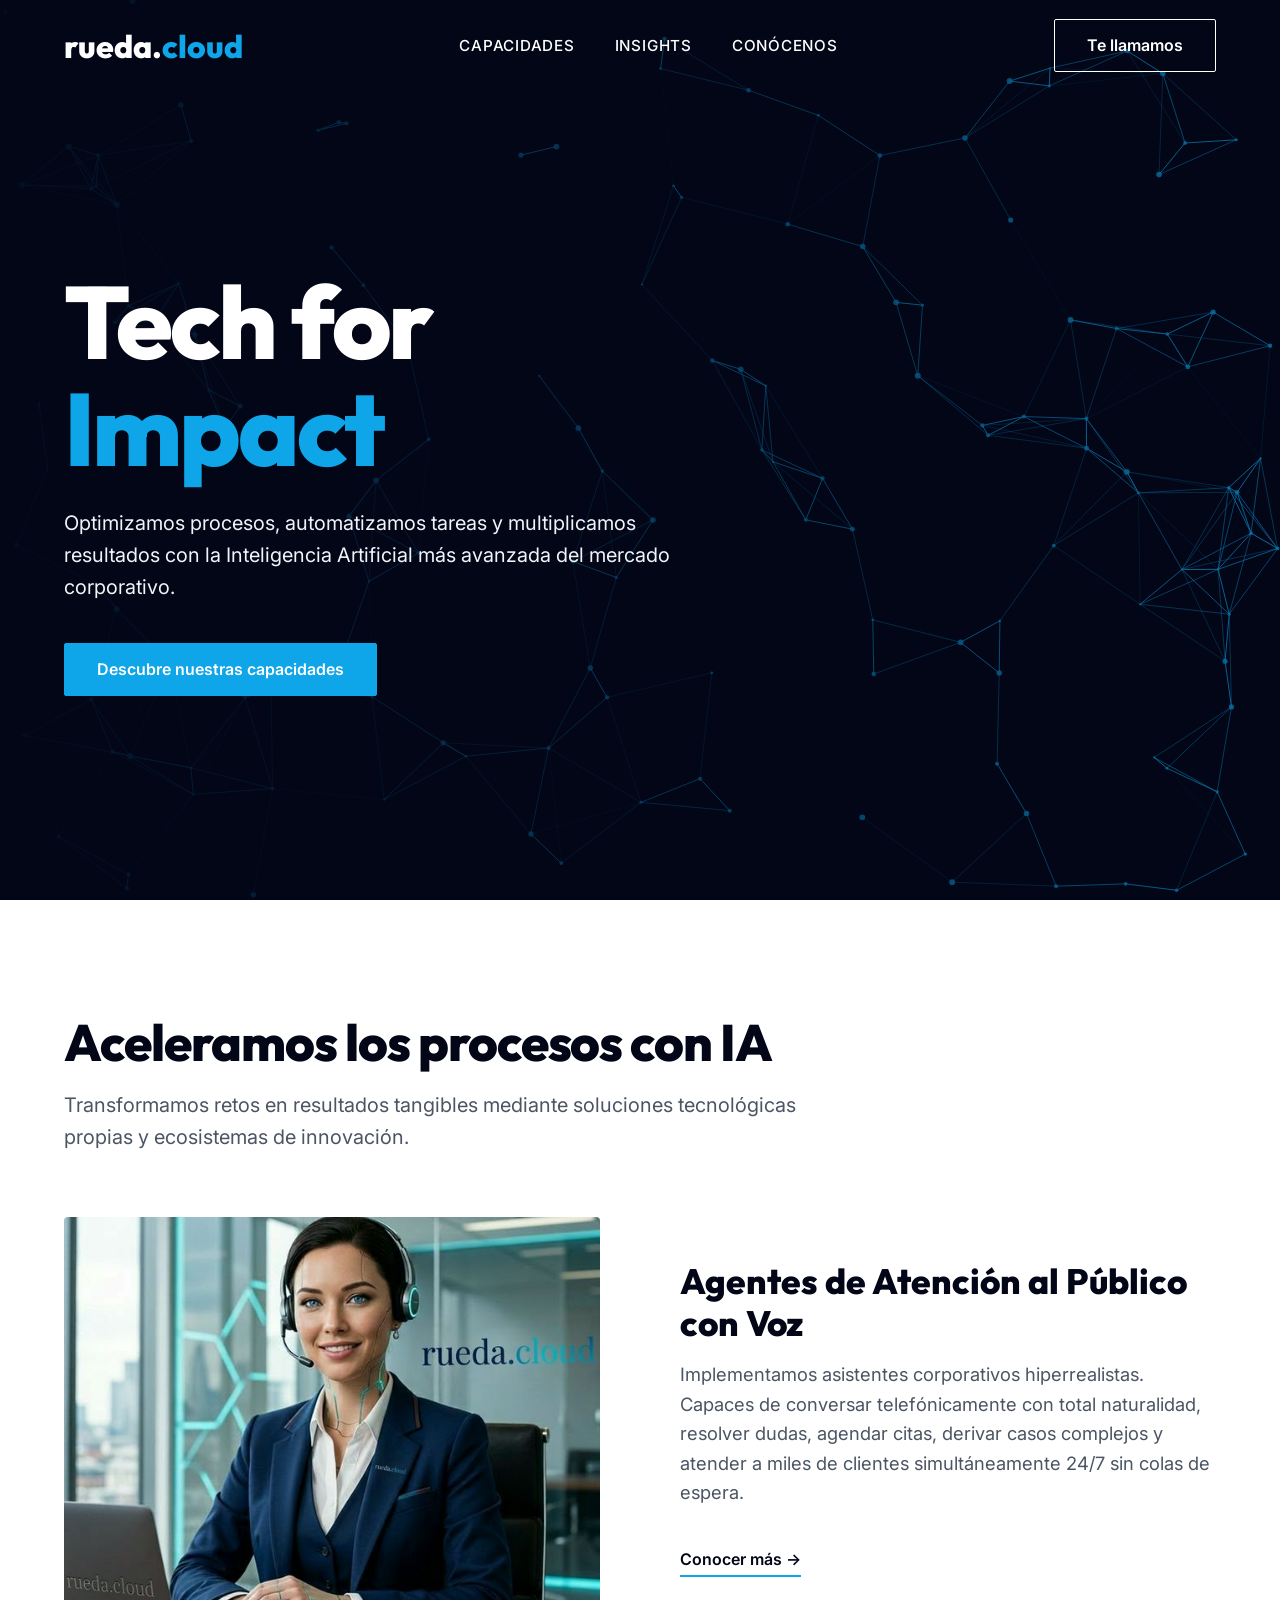
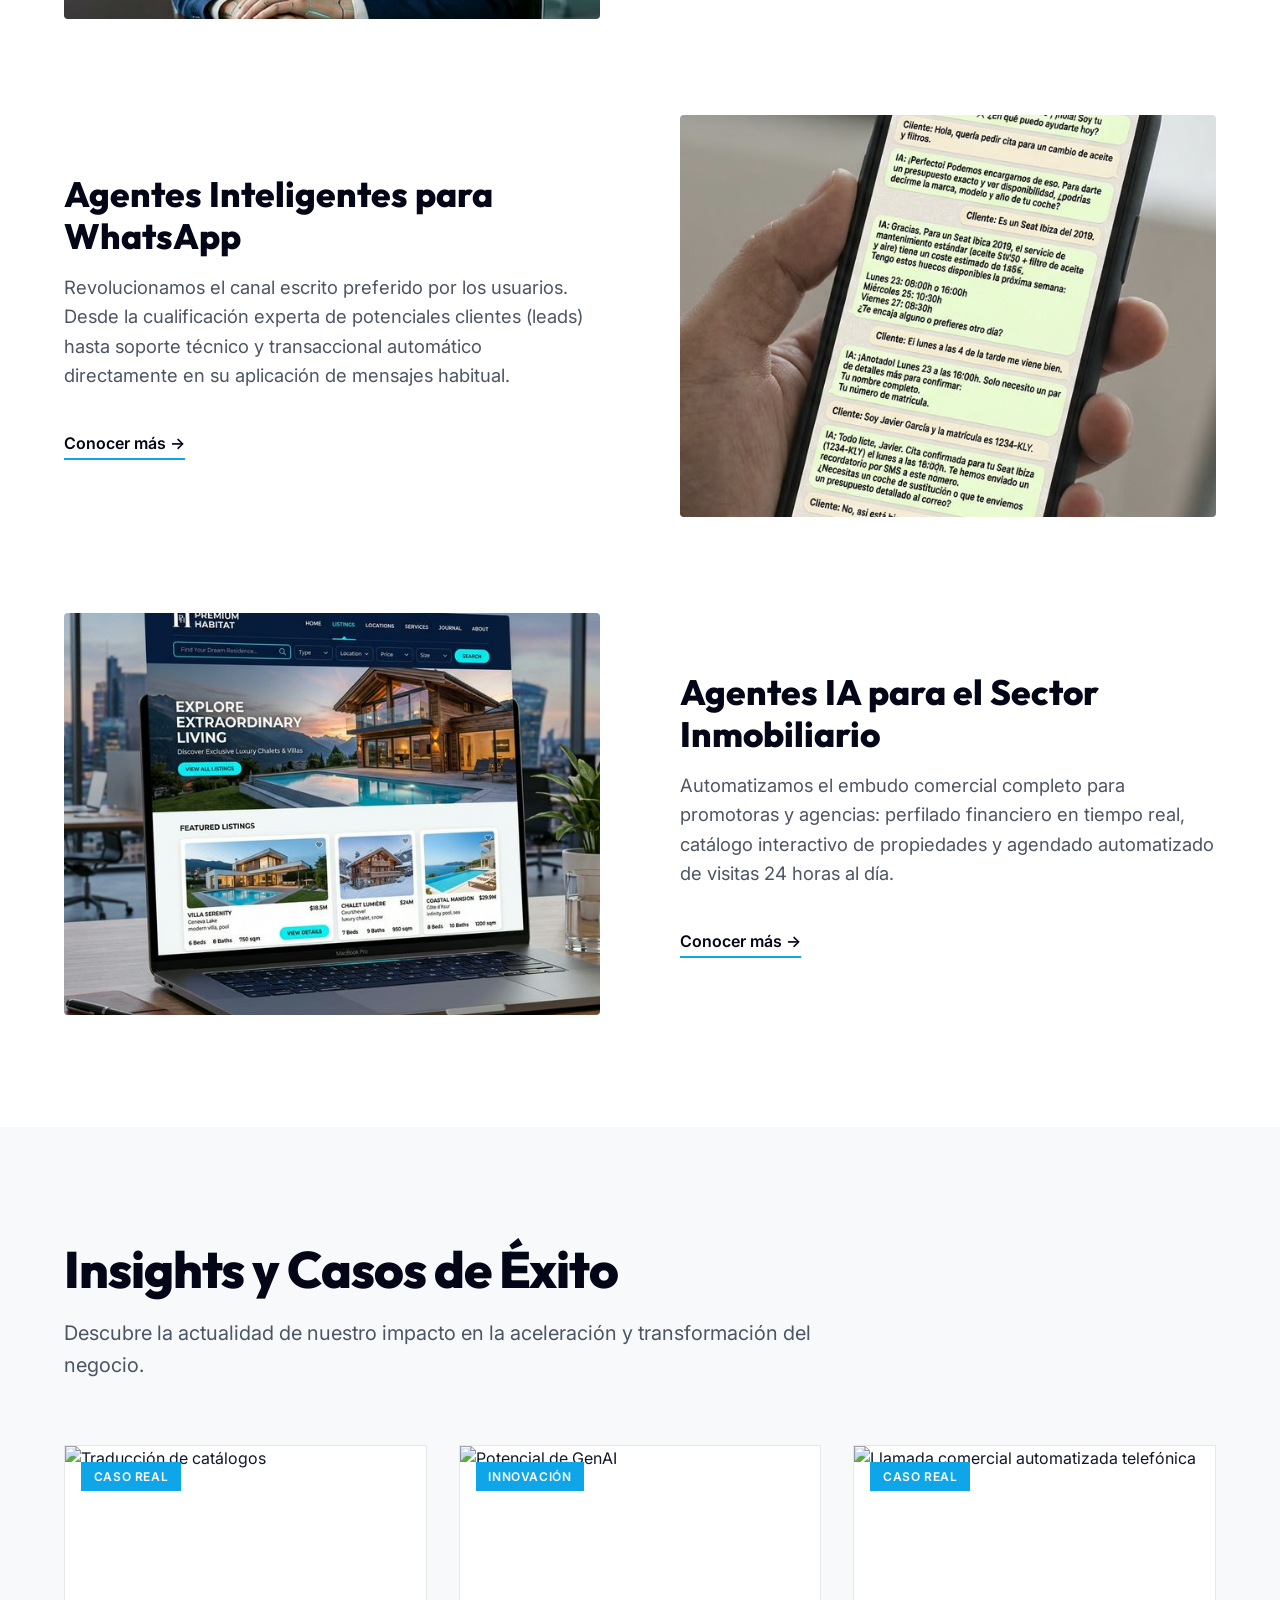
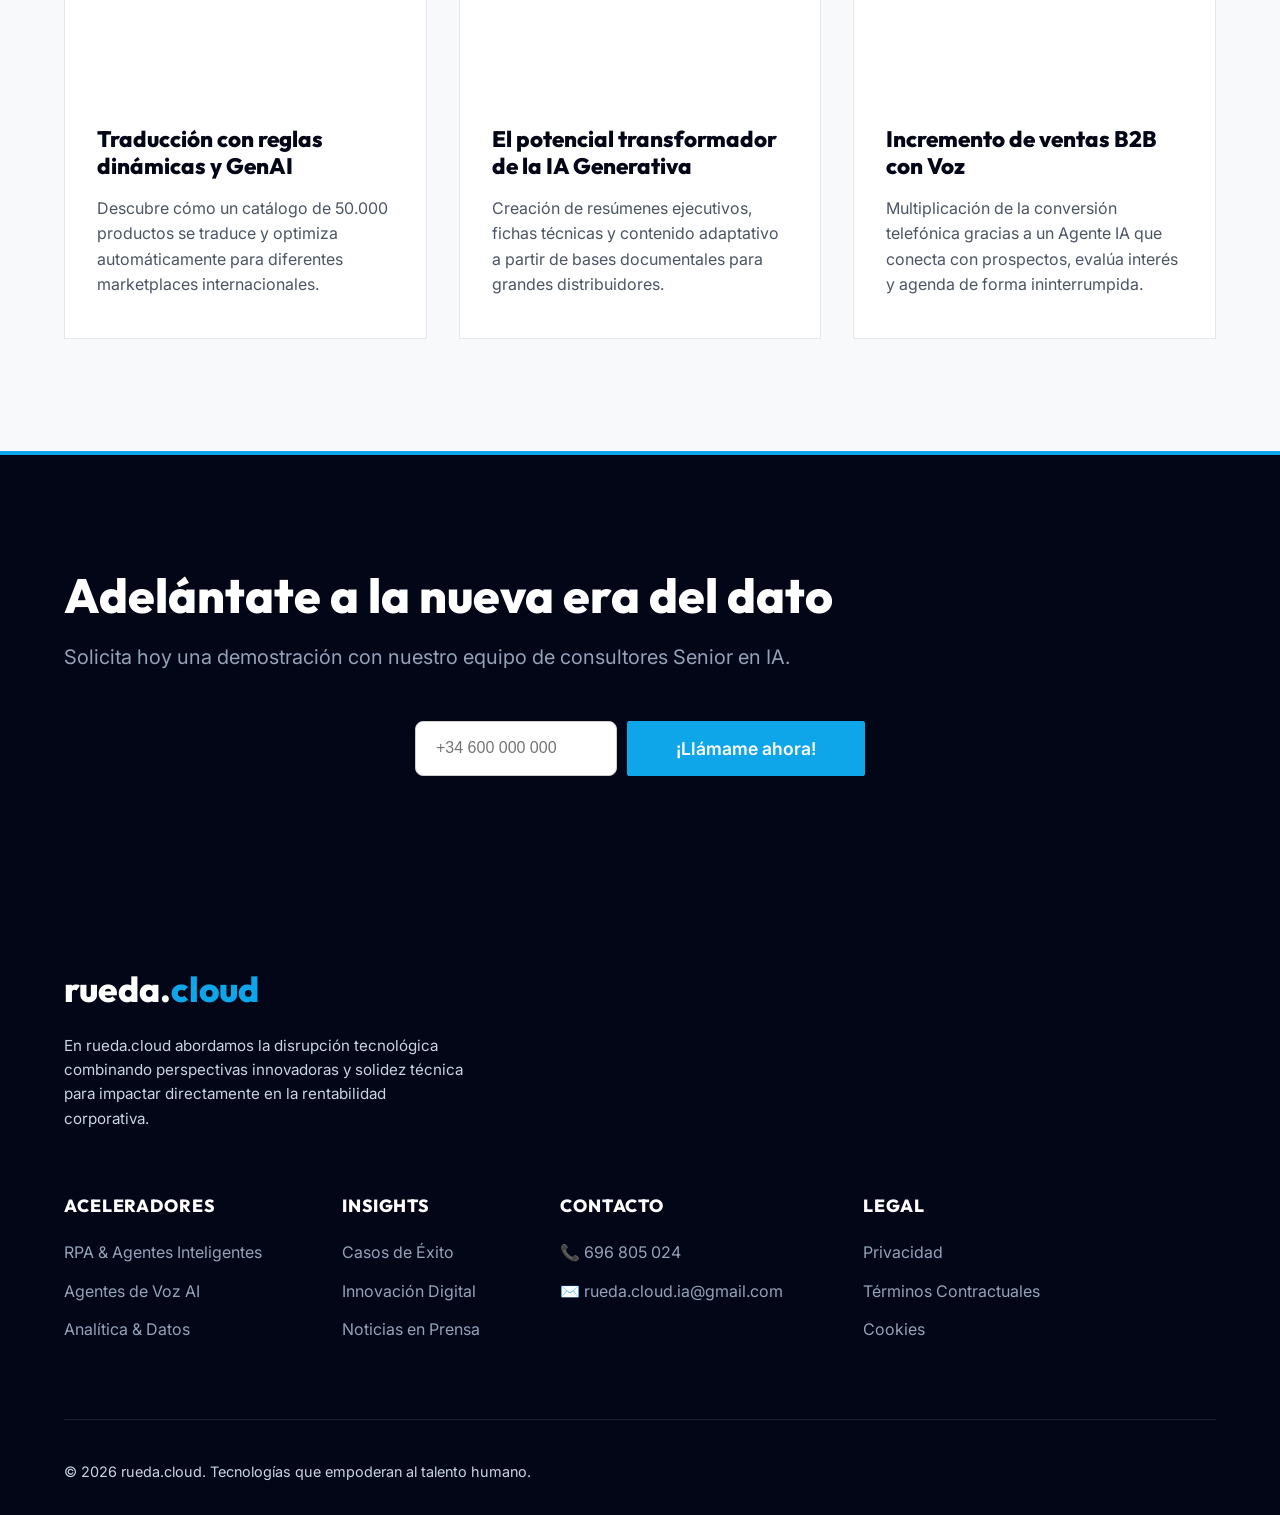
==== index.html @ 2129c1b2 "feat: initial commit with updated footer" ====
<!DOCTYPE html>
<html lang="es">

<head>
    <meta charset="UTF-8">
    <meta name="viewport" content="width=device-width, initial-scale=1.0">
    <title>rueda.cloud | Transformación Digital e Inteligencia Artificial</title>
    <meta name="description"
        content="rueda.cloud - Consultora especializada en Inteligencia Artificial y Automatizaciones para transformar tu negocio.">
    <!-- Google Fonts -->
    <link rel="preconnect" href="https://fonts.googleapis.com">
    <link rel="preconnect" href="https://fonts.gstatic.com" crossorigin>
    <link
        href="https://fonts.googleapis.com/css2?family=Inter:wght@300;400;500;600&family=Outfit:wght@300;400;600;800&display=swap"
        rel="stylesheet">
    <link rel="stylesheet" href="./style.css">

    <link rel="stylesheet" href="./style.css">

    <script src="./main.js" defer></script>
</head>

<body>
    <nav class="navbar">
        <a href="#" class="logo">rueda.<span>cloud</span></a>
        <ul class="nav-links">
            <li><a href="#capacidades">Capacidades</a></li>
            <li><a href="#insights">Insights</a></li>
            <li><a href="#nosotros">Conócenos</a></li>
        </ul>
        <a href="#contacto" class="btn btn-outline" style="display: flex; align-items: center; gap: 8px;">
            Te llamamos
        </a>
        <button class="mobile-menu-btn" aria-label="Menu">
            <span></span>
            <span></span>
            <span></span>
        </button>
    </nav>

    <main>
        <!-- Hero Section -->
        <section class="hero corporate-hero">
            <div class="hero-bg">
                <canvas id="neuronCanvas"></canvas>
                <div class="hero-overlay"></div>
            </div>
            <div class="hero-content reveal-up">
                <h1 class="hero-title">Tech for <br> <span class="accent-text">Impact</span></h1>
                <p class="hero-subtitle">Optimizamos procesos, automatizamos tareas y multiplicamos resultados con la
                    Inteligencia Artificial más avanzada del mercado corporativo.</p>
                <div class="hero-cta">
                    <a href="#capacidades" class="btn btn-primary">Descubre nuestras capacidades</a>
                </div>
            </div>
        </section>

        <!-- Services (Aceleramos los procesos) -->
        <section id="capacidades" class="services-corporate section-padded">
            <div class="container">
                <div class="section-header reveal-up">
                    <h2 class="section-title-dark">Aceleramos los procesos con IA</h2>
                    <p class="section-intro">Transformamos retos en resultados tangibles mediante soluciones
                        tecnológicas propias y ecosistemas de innovación.</p>
                </div>

                <div class="capabilities-list">
                    <!-- Capability 1 -->
                    <div class="capability-row reveal-up">
                        <div class="cap-image hover-zoom">
                            <img src="./robotic_voice_agent.png"
                                alt="Mujer robot con auriculares IA en oficinas corporativas">
                        </div>
                        <div class="cap-text">
                            <h3>Agentes de Atención al Público con Voz</h3>
                            <p>Implementamos asistentes corporativos hiperrealistas. Capaces de conversar
                                telefónicamente con total naturalidad, resolver dudas, agendar citas, derivar casos
                                complejos y atender a miles de clientes simultáneamente 24/7 sin colas de espera.</p>
                            <a href="#contacto" class="text-link">Conocer más &rarr;</a>
                        </div>
                    </div>

                    <!-- Capability 2 -->
                    <div class="capability-row reverse reveal-up">
                        <div class="cap-image hover-zoom">
                            <img src="./movil_voice_agent%20copia.png" alt="Móvil con asistente WhatsApp">
                        </div>
                        <div class="cap-text">
                            <h3>Agentes Inteligentes para WhatsApp</h3>
                            <p>Revolucionamos el canal escrito preferido por los usuarios. Desde la cualificación
                                experta de potenciales clientes (leads) hasta soporte técnico y transaccional automático
                                directamente en su aplicación de mensajes habitual.</p>
                            <a href="#contacto" class="text-link">Conocer más &rarr;</a>
                        </div>
                    </div>

                    <!-- Capability 3 -->
                    <div class="capability-row reveal-up">
                        <div class="cap-image hover-zoom">
                            <img src="./real_estate_portal.png"
                                alt="Mockup de portal inmobiliario premium con chalets de lujo">
                        </div>
                        <div class="cap-text">
                            <h3>Agentes IA para el Sector Inmobiliario</h3>
                            <p>Automatizamos el embudo comercial completo para promotoras y agencias: perfilado
                                financiero en tiempo real, catálogo interactivo de propiedades y agendado automatizado
                                de visitas 24 horas al día.</p>
                            <a href="#contacto" class="text-link">Conocer más &rarr;</a>
                        </div>
                    </div>
                </div>
            </div>
        </section>

        <!-- Insights / Casos -->
        <section id="insights" class="insights-section bg-light-grey section-padded">
            <div class="container">
                <div class="section-header reveal-up">
                    <h2 class="section-title-dark">Insights y Casos de Éxito</h2>
                    <p class="section-intro">Descubre la actualidad de nuestro impacto en la aceleración y
                        transformación del negocio.</p>
                </div>

                <div class="insights-grid">
                    <article class="insight-card reveal-up hover-zoom">
                        <div class="insight-img-wrapper">
                            <img src="https://images.unsplash.com/photo-1573164713988-8665fc963095?auto=format&fit=crop&q=80&w=600"
                                alt="Traducción de catálogos">
                            <div class="category-tag">CASO REAL</div>
                        </div>
                        <div class="insight-content">
                            <h3>Traducción con reglas dinámicas y GenAI</h3>
                            <p>Descubre cómo un catálogo de 50.000 productos se traduce y optimiza automáticamente para
                                diferentes marketplaces internacionales.</p>
                        </div>
                    </article>

                    <article class="insight-card reveal-up hover-zoom">
                        <div class="insight-img-wrapper">
                            <img src="https://images.unsplash.com/photo-1460925895917-afdab827c52f?auto=format&fit=crop&q=80&w=600"
                                alt="Potencial de GenAI">
                            <div class="category-tag">INNOVACIÓN</div>
                        </div>
                        <div class="insight-content">
                            <h3>El potencial transformador de la IA Generativa</h3>
                            <p>Creación de resúmenes ejecutivos, fichas técnicas y contenido adaptativo a partir de
                                bases documentales para grandes distribuidores.</p>
                        </div>
                    </article>

                    <article class="insight-card reveal-up hover-zoom">
                        <div class="insight-img-wrapper">
                            <img src="https://images.unsplash.com/photo-1531482615713-2afd69097998?auto=format&fit=crop&q=80&w=600"
                                alt="Llamada comercial automatizada telefónica">
                            <div class="category-tag">CASO REAL</div>
                        </div>
                        <div class="insight-content">
                            <h3>Incremento de ventas B2B con Voz</h3>
                            <p>Multiplicación de la conversión telefónica gracias a un Agente IA que conecta con
                                prospectos, evalúa interés y agenda de forma ininterrumpida.</p>
                        </div>
                    </article>
                </div>
            </div>
        </section>

        <!-- CTA Corporativo -->
        <section id="contacto" class="cta-corporate section-padded">
            <div class="container text-center reveal-up">
                <h2 class="cta-title">Adelántate a la nueva era del dato</h2>
                <p class="cta-subtitle">Solicita hoy una demostración con nuestro equipo de consultores Senior en IA.
                </p>
                <div class="call-form-container"
                    style="display: flex; flex-direction: column; align-items: center; gap: 10px; margin-top: 20px;">
                    <div
                        style="display: flex; gap: 10px; width: 100%; max-width: 450px; flex-wrap: wrap; justify-content: center;">
                        <input type="tel" id="telefono" placeholder="+34 600 000 000" class="form-control"
                            style="flex: 1; min-width: 200px; padding: 12px 20px; border-radius: 8px; border: 1px solid #ccc; font-size: 1rem; color: #333;" />
                        <button onclick="pedirLlamada()" class="btn btn-primary btn-large"
                            style="white-space: nowrap;">¡Llámame ahora!</button>
                    </div>
                </div>
            </div>
        </section>
    </main>

    <footer class="corporate-footer" id="nosotros">
        <div class="container">
            <div class="footer-top">
                <div class="footer-brand">
                    <a href="#" class="logo-white">rueda.<span>cloud</span></a>
                    <p>En rueda.cloud abordamos la disrupción tecnológica combinando perspectivas innovadoras y solidez
                        técnica para impactar directamente en la rentabilidad corporativa.</p>
                </div>
                <div class="footer-nav">
                    <div class="footer-col">
                        <h4>Aceleradores</h4>
                        <a href="#capacidades">RPA & Agentes Inteligentes</a>
                        <a href="#capacidades">Agentes de Voz AI</a>
                        <a href="#capacidades">Analítica & Datos</a>
                    </div>
                    <div class="footer-col">
                        <h4>Insights</h4>
                        <a href="#insights">Casos de Éxito</a>
                        <a href="#insights">Innovación Digital</a>
                        <a href="#insights">Noticias en Prensa</a>
                    </div>
                    <div class="footer-col">
                        <h4>Contacto</h4>
                        <a href="tel:696805024" style="text-transform: none;">📞 696 805 024</a>
                        <a href="mailto:rueda.cloud.ia@gmail.com" style="text-transform: none;">✉️ rueda.cloud.ia@gmail.com</a>
                    </div>
                    <div class="footer-col">
                        <h4>Legal</h4>
                        <a href="#contacto">Privacidad</a>
                        <a href="#contacto">Términos Contractuales</a>
                        <a href="#contacto">Cookies</a>
                    </div>
                </div>
            </div>
            <div class="footer-bottom">
                <p>&copy; 2026 rueda.cloud. Tecnologías que empoderan al talento humano.</p>
            </div>
        </div>
    </footer>
</body>

</html>
---- style.css ----
:root {
  --bg-white: #ffffff;
  --bg-light: #f8f9fa;
  --bg-dark: #0f172a;
  --text-dark: #111827;
  --text-muted: #4b5563;
  --text-light: #f3f4f6;
  --accent-color: #0ea5e9;
  /* Light cyan/blue accent for tech vibe */
  --corporate-blue: #020617;
  /* Very profound professional blue/black */
  --transition-fast: 0.3s ease;
  --transition-slow: 0.8s cubic-bezier(0.16, 1, 0.3, 1);
  --font-body: 'Inter', sans-serif;
  --font-heading: 'Outfit', sans-serif;
}

* {
  margin: 0;
  padding: 0;
  box-sizing: border-box;
}

html {
  scroll-behavior: smooth;
}

body {
  font-family: var(--font-body);
  color: var(--text-dark);
  background-color: var(--bg-white);
  line-height: 1.6;
  overflow-x: hidden;
}

.container {
  max-width: 1280px;
  margin: 0 auto;
  padding: 0 5%;
}

.section-padded {
  padding: 7rem 0;
}

/* Typography */
h1,
h2,
h3,
h4,
.logo,
.logo-white {
  font-family: var(--font-heading);
  font-weight: 800;
  line-height: 1.2;
}

.section-title-dark {
  font-size: clamp(2.2rem, 4vw, 3.5rem);
  color: var(--corporate-blue);
  margin-bottom: 1rem;
  letter-spacing: -0.02em;
}

.section-intro {
  font-size: 1.25rem;
  color: var(--text-muted);
  max-width: 800px;
  margin-bottom: 4rem;
}

.text-link {
  display: inline-block;
  color: var(--corporate-blue);
  font-weight: 600;
  text-decoration: none;
  border-bottom: 2px solid var(--accent-color);
  padding-bottom: 2px;
  margin-top: 1rem;
  transition: var(--transition-fast);
}

.text-link:hover {
  color: var(--accent-color);
}

/* Buttons */
.btn {
  display: inline-block;
  padding: 0.8rem 2rem;
  font-weight: 600;
  text-decoration: none;
  font-family: var(--font-body);
  transition: var(--transition-fast);
  cursor: pointer;
  border-radius: 2px;
}

.btn-primary {
  background: var(--accent-color);
  color: #fff;
  border: 1px solid var(--accent-color);
}

.btn-primary:hover {
  background: transparent;
  color: var(--accent-color);
}

.btn-outline {
  background: transparent;
  color: var(--corporate-blue);
  border: 1px solid var(--corporate-blue);
}

.btn-outline:hover {
  background: var(--corporate-blue);
  color: #fff;
}

.btn-large {
  padding: 1rem 3rem;
  font-size: 1.1rem;
}

/* Navbar */
.navbar {
  display: flex;
  justify-content: space-between;
  align-items: center;
  padding: 1.2rem 5%;
  position: fixed;
  width: 100%;
  top: 0;
  z-index: 1000;
  background: transparent;
  transition: var(--transition-fast);
}

.navbar.scrolled {
  background: rgba(255, 255, 255, 0.98);
  box-shadow: 0 4px 20px rgba(0, 0, 0, 0.05);
  padding: 1rem 5%;
}

.navbar .logo {
  font-size: 2rem;
  color: #ffffff;
  /* Default is white for hero overlay */
  text-decoration: none;
  transition: color var(--transition-fast);
}

.navbar.scrolled .logo {
  color: var(--corporate-blue);
}

.navbar .logo span,
.logo-white span {
  color: var(--accent-color);
}

.nav-links {
  display: flex;
  gap: 2.5rem;
  list-style: none;
}

.nav-links a {
  color: #ffffff;
  text-decoration: none;
  font-weight: 500;
  font-size: 0.95rem;
  text-transform: uppercase;
  letter-spacing: 0.05em;
  transition: color var(--transition-fast);
}

.navbar.scrolled .nav-links a {
  color: var(--corporate-blue);
}

.nav-links a:hover {
  color: var(--accent-color);
}

.navbar .btn-outline {
  border-color: #fff;
  color: #fff;
}

.navbar.scrolled .btn-outline {
  border-color: var(--corporate-blue);
  color: var(--corporate-blue);
}

.navbar.scrolled .btn-outline:hover {
  background: var(--corporate-blue);
  color: #fff;
}

.mobile-menu-btn {
  display: none;
}

/* Hero Corporate */
.corporate-hero {
  position: relative;
  height: 100vh;
  display: flex;
  align-items: center;
  padding: 0 5%;
  overflow: hidden;
}

.hero-bg {
  position: absolute;
  top: 0;
  left: 0;
  width: 100%;
  height: 100%;
  z-index: -1;
  background: var(--corporate-blue);
}

#neuronCanvas {
  position: absolute;
  top: 0;
  left: 0;
  width: 100%;
  height: 100%;
}

.hero-overlay {
  position: absolute;
  top: 0;
  left: 0;
  width: 100%;
  height: 100%;
  background: linear-gradient(to right, rgba(2, 6, 23, 0.95) 0%, rgba(2, 6, 23, 0.3) 100%);
  pointer-events: none;
}

.hero-content {
  color: #fff;
  max-width: 800px;
  z-index: 10;
  margin-top: 4rem;
}

.hero-title {
  font-size: clamp(4rem, 8vw, 6.5rem);
  letter-spacing: -0.03em;
  line-height: 1.05;
  margin-bottom: 1.5rem;
}

.accent-text {
  color: var(--accent-color);
}

.hero-subtitle {
  font-size: 1.25rem;
  font-weight: 400;
  margin-bottom: 2.5rem;
  max-width: 650px;
  color: #f1f5f9;
}

/* Services / Capabilities */
.bg-light-grey {
  background-color: var(--bg-light);
}

.capabilities-list {
  display: flex;
  flex-direction: column;
  gap: 6rem;
}

.capability-row {
  display: flex;
  align-items: center;
  gap: 5rem;
}

.capability-row.reverse {
  flex-direction: row-reverse;
}

.cap-image {
  flex: 1;
  border-radius: 4px;
  overflow: hidden;
  position: relative;
  aspect-ratio: 4/3;
}

.cap-image img {
  width: 100%;
  height: 100%;
  object-fit: cover;
  transition: transform var(--transition-slow);
}

.cap-text {
  flex: 1;
}

.cap-text h3 {
  font-size: 2.2rem;
  color: var(--corporate-blue);
  margin-bottom: 1rem;
}

.cap-text p {
  color: var(--text-muted);
  font-size: 1.15rem;
  margin-bottom: 1.5rem;
}

.hover-zoom:hover img {
  transform: scale(1.05);
}

/* Insights / Cases */
.insights-grid {
  display: grid;
  grid-template-columns: repeat(auto-fit, minmax(320px, 1fr));
  gap: 2rem;
}

.insight-card {
  background: var(--bg-white);
  border: 1px solid #e5e7eb;
  transition: var(--transition-fast);
  cursor: pointer;
  display: flex;
  flex-direction: column;
}

.insight-card:hover {
  box-shadow: 0 20px 40px rgba(0, 0, 0, 0.08);
  transform: translateY(-5px);
}

.insight-img-wrapper {
  position: relative;
  overflow: hidden;
  height: 240px;
}

.insight-img {
  width: 100%;
  height: 100%;
  object-fit: cover;
  transition: transform var(--transition-slow);
}

.insight-card:hover .insight-img {
  transform: scale(1.05);
}

.category-tag {
  position: absolute;
  top: 1rem;
  left: 1rem;
  background: var(--accent-color);
  color: #fff;
  padding: 0.3rem 0.8rem;
  font-size: 0.75rem;
  font-weight: 600;
  letter-spacing: 0.05em;
  text-transform: uppercase;
}

.insight-content {
  padding: 2.5rem 2rem;
  flex-grow: 1;
}

.insight-content h3 {
  font-size: 1.4rem;
  margin-bottom: 1rem;
  color: var(--corporate-blue);
}

.insight-content p {
  color: var(--text-muted);
}

/* CTA Corporativo */
.cta-corporate {
  background: var(--corporate-blue);
  color: #fff;
  border-top: 4px solid var(--accent-color);
}

.cta-title {
  font-size: 3rem;
  color: #fff;
  margin-bottom: 1rem;
}

.cta-subtitle {
  color: #94a3b8;
  font-size: 1.25rem;
  margin-bottom: 3rem;
}

/* Footer */
.corporate-footer {
  background: #020617;
  /* Even darker blue for footer */
  color: #cbd5e1;
  padding: 5rem 0 2rem;
}

.logo-white {
  font-size: 2.2rem;
  color: #fff;
  text-decoration: none;
}

.footer-top {
  display: flex;
  justify-content: space-between;
  flex-wrap: wrap;
  gap: 4rem;
  margin-bottom: 4rem;
}

.footer-brand {
  max-width: 400px;
}

.footer-brand p {
  margin-top: 1.5rem;
  font-size: 0.95rem;
}

.footer-nav {
  display: flex;
  gap: 5rem;
  flex-wrap: wrap;
}

.footer-col h4 {
  color: #fff;
  font-size: 1.1rem;
  margin-bottom: 1.5rem;
  text-transform: uppercase;
  letter-spacing: 0.05em;
}

.footer-col a {
  display: block;
  color: #94a3b8;
  text-decoration: none;
  margin-bottom: 0.8rem;
  transition: color var(--transition-fast);
}

.footer-col a:hover {
  color: var(--accent-color);
}

.footer-bottom {
  border-top: 1px solid rgba(255, 255, 255, 0.1);
  padding-top: 2.5rem;
  display: flex;
  justify-content: space-between;
  align-items: center;
  flex-wrap: wrap;
  gap: 1rem;
  font-size: 0.9rem;
}

/* Reveal Animations */
.reveal-up {
  opacity: 0;
  transform: translateY(40px);
  transition: all 0.8s cubic-bezier(0.16, 1, 0.3, 1);
}

.reveal-up.active {
  opacity: 1;
  transform: translateY(0);
}

/* Responsive */
@media (max-width: 900px) {

  .capability-row,
  .capability-row.reverse {
    flex-direction: column;
    gap: 2rem;
  }

  .cap-image {
    width: 100%;
    aspect-ratio: 16/9;
  }

  .section-title-dark {
    font-size: 2.2rem;
  }

  .nav-links,
  .navbar .btn-outline {
    display: none;
  }

  .mobile-menu-btn {
    display: flex;
    flex-direction: column;
    justify-content: space-between;
    width: 30px;
    height: 21px;
    background: transparent;
    border: none;
  }

  .mobile-menu-btn span {
    width: 100%;
    height: 2px;
    background: #fff;
    transition: var(--transition-fast);
  }

  .navbar.scrolled .mobile-menu-btn span {
    background: var(--corporate-blue);
  }

  .footer-top {
    flex-direction: column;
    gap: 2rem;
  }

  .footer-nav {
    gap: 2.5rem;
  }
}
---- style.css ----
:root {
  --bg-white: #ffffff;
  --bg-light: #f8f9fa;
  --bg-dark: #0f172a;
  --text-dark: #111827;
  --text-muted: #4b5563;
  --text-light: #f3f4f6;
  --accent-color: #0ea5e9;
  /* Light cyan/blue accent for tech vibe */
  --corporate-blue: #020617;
  /* Very profound professional blue/black */
  --transition-fast: 0.3s ease;
  --transition-slow: 0.8s cubic-bezier(0.16, 1, 0.3, 1);
  --font-body: 'Inter', sans-serif;
  --font-heading: 'Outfit', sans-serif;
}

* {
  margin: 0;
  padding: 0;
  box-sizing: border-box;
}

html {
  scroll-behavior: smooth;
}

body {
  font-family: var(--font-body);
  color: var(--text-dark);
  background-color: var(--bg-white);
  line-height: 1.6;
  overflow-x: hidden;
}

.container {
  max-width: 1280px;
  margin: 0 auto;
  padding: 0 5%;
}

.section-padded {
  padding: 7rem 0;
}

/* Typography */
h1,
h2,
h3,
h4,
.logo,
.logo-white {
  font-family: var(--font-heading);
  font-weight: 800;
  line-height: 1.2;
}

.section-title-dark {
  font-size: clamp(2.2rem, 4vw, 3.5rem);
  color: var(--corporate-blue);
  margin-bottom: 1rem;
  letter-spacing: -0.02em;
}

.section-intro {
  font-size: 1.25rem;
  color: var(--text-muted);
  max-width: 800px;
  margin-bottom: 4rem;
}

.text-link {
  display: inline-block;
  color: var(--corporate-blue);
  font-weight: 600;
  text-decoration: none;
  border-bottom: 2px solid var(--accent-color);
  padding-bottom: 2px;
  margin-top: 1rem;
  transition: var(--transition-fast);
}

.text-link:hover {
  color: var(--accent-color);
}

/* Buttons */
.btn {
  display: inline-block;
  padding: 0.8rem 2rem;
  font-weight: 600;
  text-decoration: none;
  font-family: var(--font-body);
  transition: var(--transition-fast);
  cursor: pointer;
  border-radius: 2px;
}

.btn-primary {
  background: var(--accent-color);
  color: #fff;
  border: 1px solid var(--accent-color);
}

.btn-primary:hover {
  background: transparent;
  color: var(--accent-color);
}

.btn-outline {
  background: transparent;
  color: var(--corporate-blue);
  border: 1px solid var(--corporate-blue);
}

.btn-outline:hover {
  background: var(--corporate-blue);
  color: #fff;
}

.btn-large {
  padding: 1rem 3rem;
  font-size: 1.1rem;
}

/* Navbar */
.navbar {
  display: flex;
  justify-content: space-between;
  align-items: center;
  padding: 1.2rem 5%;
  position: fixed;
  width: 100%;
  top: 0;
  z-index: 1000;
  background: transparent;
  transition: var(--transition-fast);
}

.navbar.scrolled {
  background: rgba(255, 255, 255, 0.98);
  box-shadow: 0 4px 20px rgba(0, 0, 0, 0.05);
  padding: 1rem 5%;
}

.navbar .logo {
  font-size: 2rem;
  color: #ffffff;
  /* Default is white for hero overlay */
  text-decoration: none;
  transition: color var(--transition-fast);
}

.navbar.scrolled .logo {
  color: var(--corporate-blue);
}

.navbar .logo span,
.logo-white span {
  color: var(--accent-color);
}

.nav-links {
  display: flex;
  gap: 2.5rem;
  list-style: none;
}

.nav-links a {
  color: #ffffff;
  text-decoration: none;
  font-weight: 500;
  font-size: 0.95rem;
  text-transform: uppercase;
  letter-spacing: 0.05em;
  transition: color var(--transition-fast);
}

.navbar.scrolled .nav-links a {
  color: var(--corporate-blue);
}

.nav-links a:hover {
  color: var(--accent-color);
}

.navbar .btn-outline {
  border-color: #fff;
  color: #fff;
}

.navbar.scrolled .btn-outline {
  border-color: var(--corporate-blue);
  color: var(--corporate-blue);
}

.navbar.scrolled .btn-outline:hover {
  background: var(--corporate-blue);
  color: #fff;
}

.mobile-menu-btn {
  display: none;
}

/* Hero Corporate */
.corporate-hero {
  position: relative;
  height: 100vh;
  display: flex;
  align-items: center;
  padding: 0 5%;
  overflow: hidden;
}

.hero-bg {
  position: absolute;
  top: 0;
  left: 0;
  width: 100%;
  height: 100%;
  z-index: -1;
  background: var(--corporate-blue);
}

#neuronCanvas {
  position: absolute;
  top: 0;
  left: 0;
  width: 100%;
  height: 100%;
}

.hero-overlay {
  position: absolute;
  top: 0;
  left: 0;
  width: 100%;
  height: 100%;
  background: linear-gradient(to right, rgba(2, 6, 23, 0.95) 0%, rgba(2, 6, 23, 0.3) 100%);
  pointer-events: none;
}

.hero-content {
  color: #fff;
  max-width: 800px;
  z-index: 10;
  margin-top: 4rem;
}

.hero-title {
  font-size: clamp(4rem, 8vw, 6.5rem);
  letter-spacing: -0.03em;
  line-height: 1.05;
  margin-bottom: 1.5rem;
}

.accent-text {
  color: var(--accent-color);
}

.hero-subtitle {
  font-size: 1.25rem;
  font-weight: 400;
  margin-bottom: 2.5rem;
  max-width: 650px;
  color: #f1f5f9;
}

/* Services / Capabilities */
.bg-light-grey {
  background-color: var(--bg-light);
}

.capabilities-list {
  display: flex;
  flex-direction: column;
  gap: 6rem;
}

.capability-row {
  display: flex;
  align-items: center;
  gap: 5rem;
}

.capability-row.reverse {
  flex-direction: row-reverse;
}

.cap-image {
  flex: 1;
  border-radius: 4px;
  overflow: hidden;
  position: relative;
  aspect-ratio: 4/3;
}

.cap-image img {
  width: 100%;
  height: 100%;
  object-fit: cover;
  transition: transform var(--transition-slow);
}

.cap-text {
  flex: 1;
}

.cap-text h3 {
  font-size: 2.2rem;
  color: var(--corporate-blue);
  margin-bottom: 1rem;
}

.cap-text p {
  color: var(--text-muted);
  font-size: 1.15rem;
  margin-bottom: 1.5rem;
}

.hover-zoom:hover img {
  transform: scale(1.05);
}

/* Insights / Cases */
.insights-grid {
  display: grid;
  grid-template-columns: repeat(auto-fit, minmax(320px, 1fr));
  gap: 2rem;
}

.insight-card {
  background: var(--bg-white);
  border: 1px solid #e5e7eb;
  transition: var(--transition-fast);
  cursor: pointer;
  display: flex;
  flex-direction: column;
}

.insight-card:hover {
  box-shadow: 0 20px 40px rgba(0, 0, 0, 0.08);
  transform: translateY(-5px);
}

.insight-img-wrapper {
  position: relative;
  overflow: hidden;
  height: 240px;
}

.insight-img {
  width: 100%;
  height: 100%;
  object-fit: cover;
  transition: transform var(--transition-slow);
}

.insight-card:hover .insight-img {
  transform: scale(1.05);
}

.category-tag {
  position: absolute;
  top: 1rem;
  left: 1rem;
  background: var(--accent-color);
  color: #fff;
  padding: 0.3rem 0.8rem;
  font-size: 0.75rem;
  font-weight: 600;
  letter-spacing: 0.05em;
  text-transform: uppercase;
}

.insight-content {
  padding: 2.5rem 2rem;
  flex-grow: 1;
}

.insight-content h3 {
  font-size: 1.4rem;
  margin-bottom: 1rem;
  color: var(--corporate-blue);
}

.insight-content p {
  color: var(--text-muted);
}

/* CTA Corporativo */
.cta-corporate {
  background: var(--corporate-blue);
  color: #fff;
  border-top: 4px solid var(--accent-color);
}

.cta-title {
  font-size: 3rem;
  color: #fff;
  margin-bottom: 1rem;
}

.cta-subtitle {
  color: #94a3b8;
  font-size: 1.25rem;
  margin-bottom: 3rem;
}

/* Footer */
.corporate-footer {
  background: #020617;
  /* Even darker blue for footer */
  color: #cbd5e1;
  padding: 5rem 0 2rem;
}

.logo-white {
  font-size: 2.2rem;
  color: #fff;
  text-decoration: none;
}

.footer-top {
  display: flex;
  justify-content: space-between;
  flex-wrap: wrap;
  gap: 4rem;
  margin-bottom: 4rem;
}

.footer-brand {
  max-width: 400px;
}

.footer-brand p {
  margin-top: 1.5rem;
  font-size: 0.95rem;
}

.footer-nav {
  display: flex;
  gap: 5rem;
  flex-wrap: wrap;
}

.footer-col h4 {
  color: #fff;
  font-size: 1.1rem;
  margin-bottom: 1.5rem;
  text-transform: uppercase;
  letter-spacing: 0.05em;
}

.footer-col a {
  display: block;
  color: #94a3b8;
  text-decoration: none;
  margin-bottom: 0.8rem;
  transition: color var(--transition-fast);
}

.footer-col a:hover {
  color: var(--accent-color);
}

.footer-bottom {
  border-top: 1px solid rgba(255, 255, 255, 0.1);
  padding-top: 2.5rem;
  display: flex;
  justify-content: space-between;
  align-items: center;
  flex-wrap: wrap;
  gap: 1rem;
  font-size: 0.9rem;
}

/* Reveal Animations */
.reveal-up {
  opacity: 0;
  transform: translateY(40px);
  transition: all 0.8s cubic-bezier(0.16, 1, 0.3, 1);
}

.reveal-up.active {
  opacity: 1;
  transform: translateY(0);
}

/* Responsive */
@media (max-width: 900px) {

  .capability-row,
  .capability-row.reverse {
    flex-direction: column;
    gap: 2rem;
  }

  .cap-image {
    width: 100%;
    aspect-ratio: 16/9;
  }

  .section-title-dark {
    font-size: 2.2rem;
  }

  .nav-links,
  .navbar .btn-outline {
    display: none;
  }

  .mobile-menu-btn {
    display: flex;
    flex-direction: column;
    justify-content: space-between;
    width: 30px;
    height: 21px;
    background: transparent;
    border: none;
  }

  .mobile-menu-btn span {
    width: 100%;
    height: 2px;
    background: #fff;
    transition: var(--transition-fast);
  }

  .navbar.scrolled .mobile-menu-btn span {
    background: var(--corporate-blue);
  }

  .footer-top {
    flex-direction: column;
    gap: 2rem;
  }

  .footer-nav {
    gap: 2.5rem;
  }
}
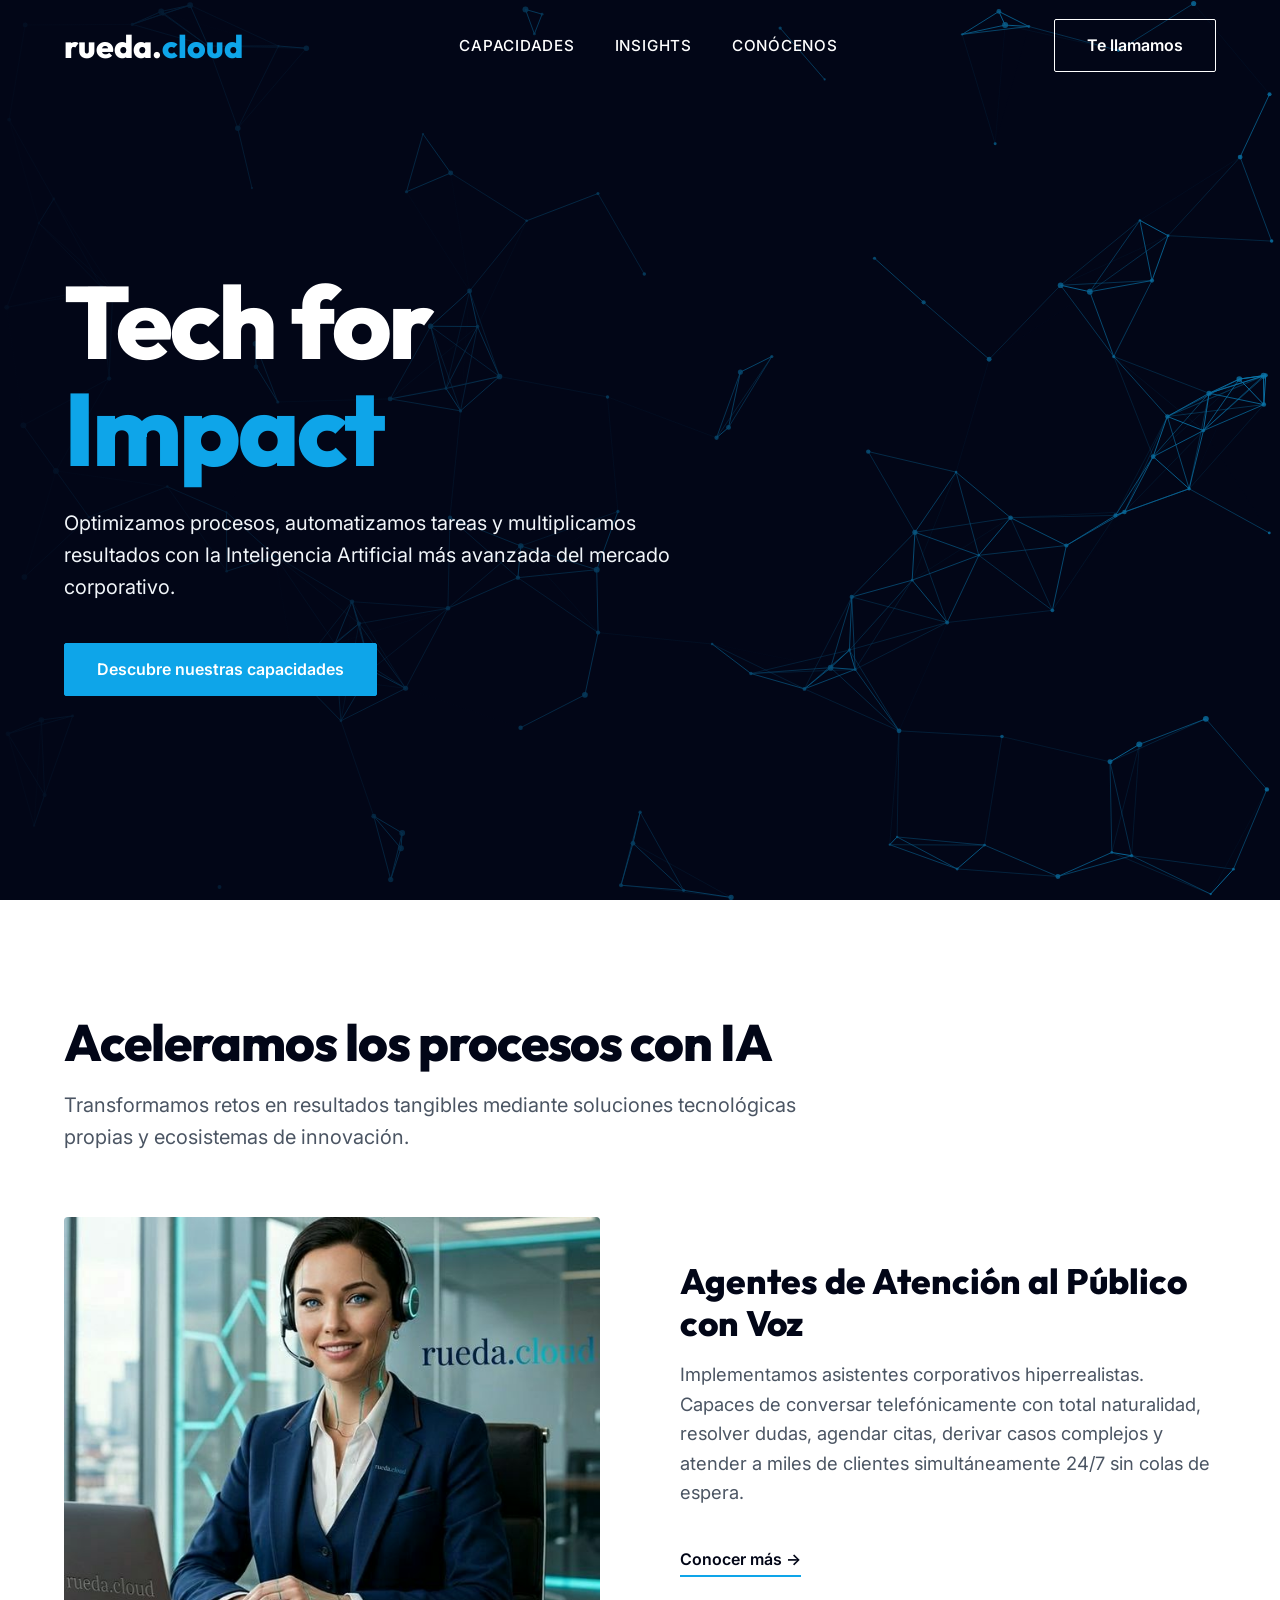
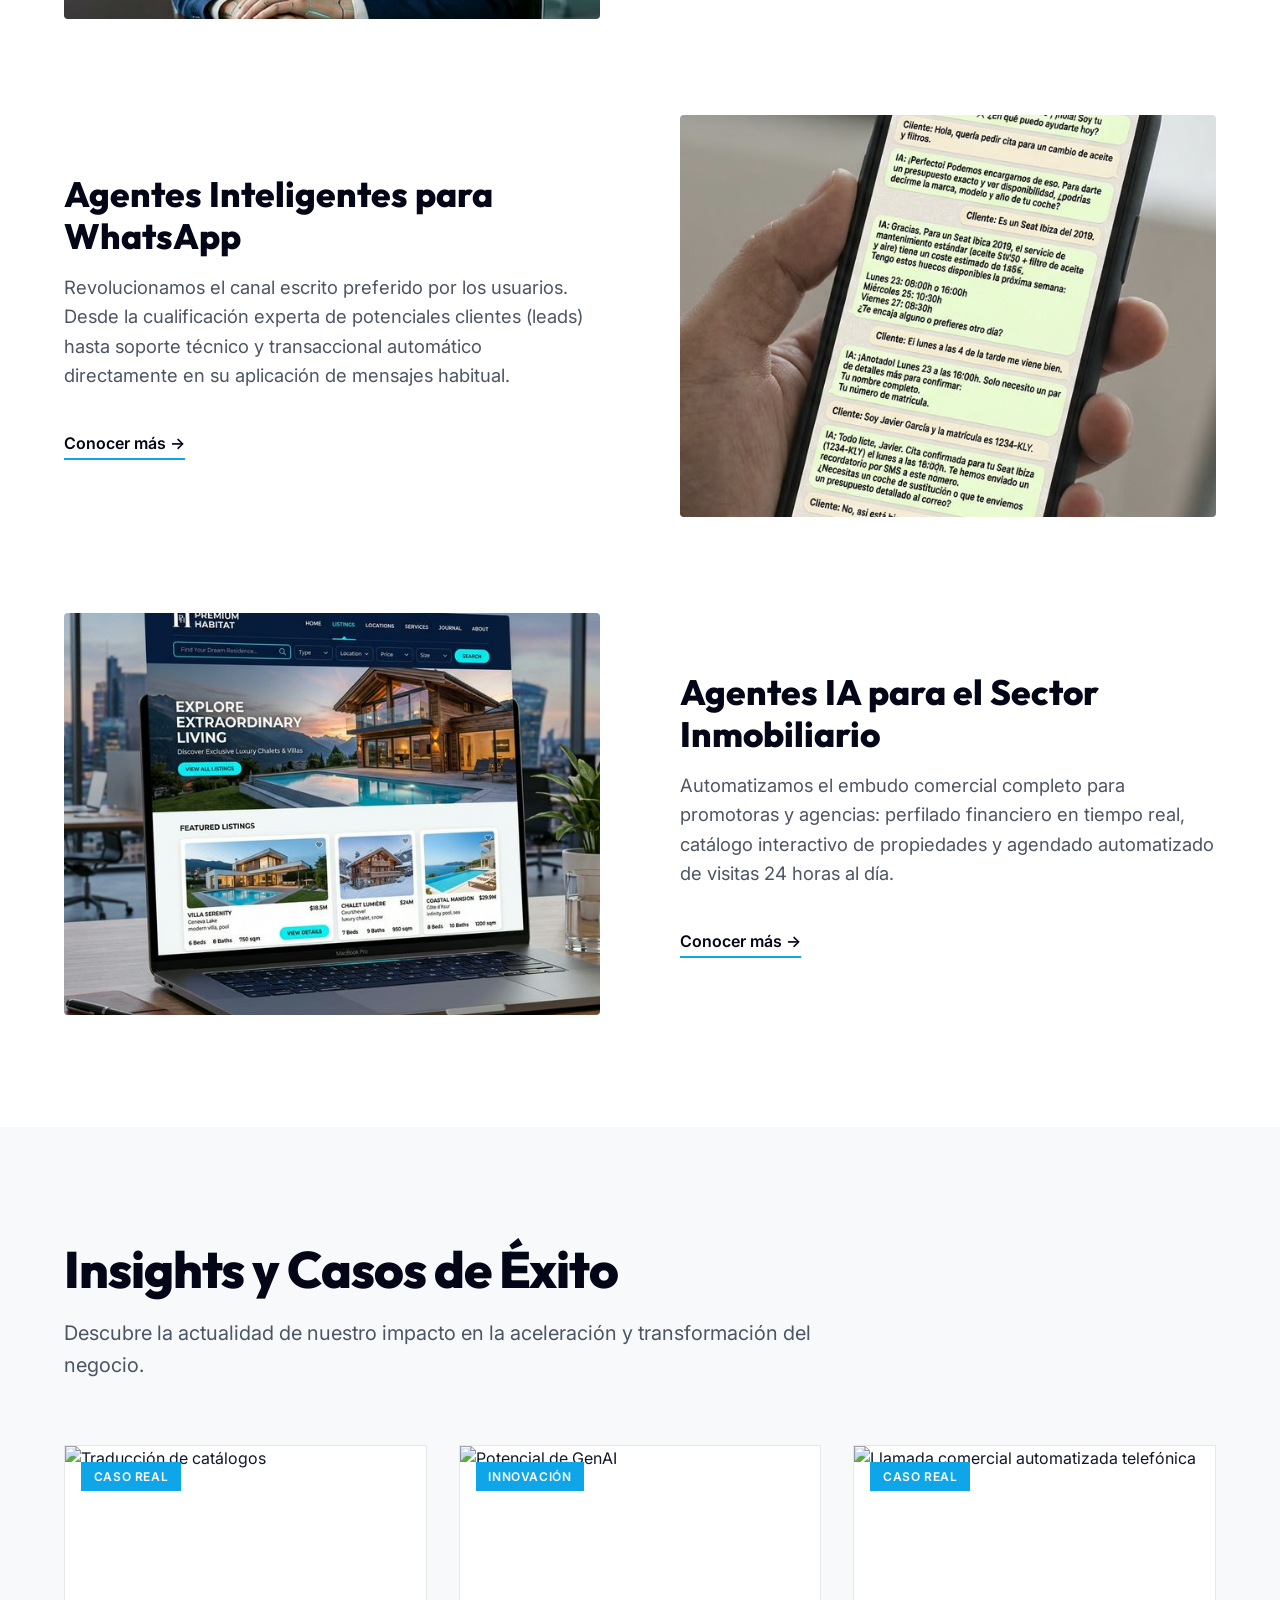
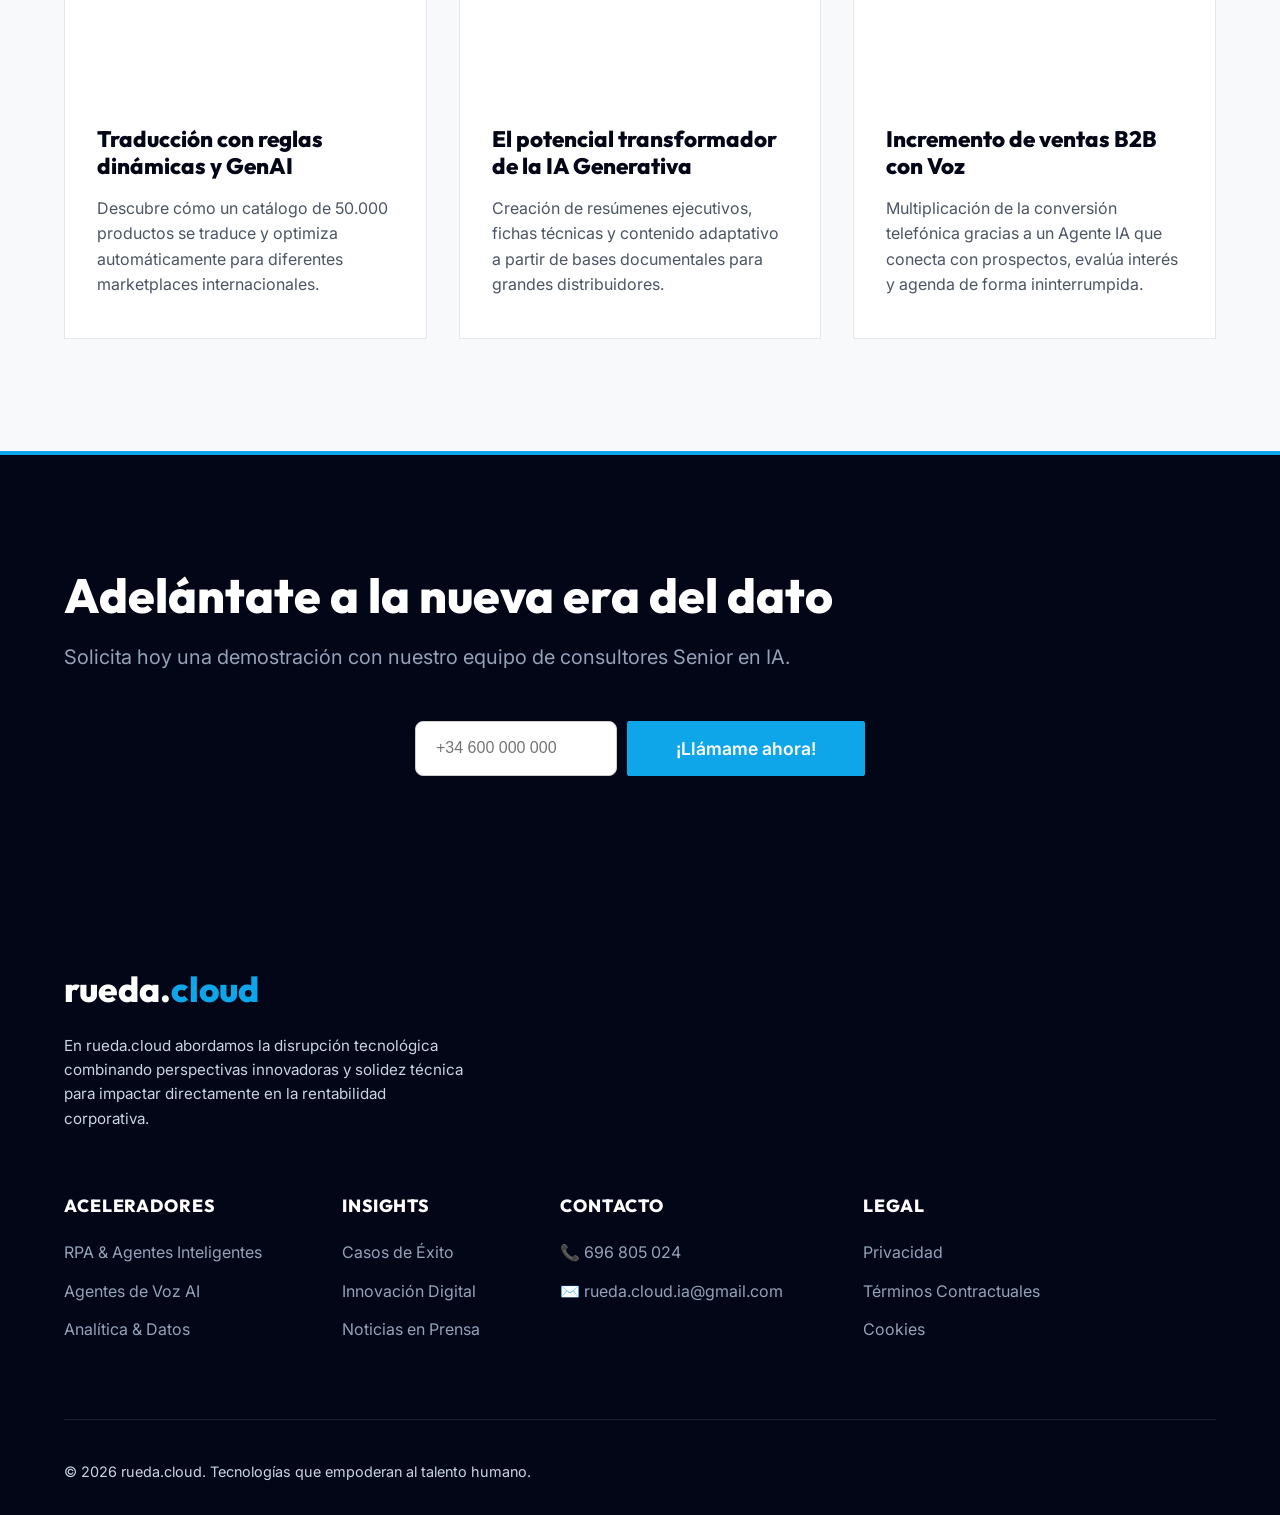
==== commit 1e3b8cc3: "feat: add legal pages" ====
--- a/index.html
+++ b/index.html
@@ -212,9 +212,9 @@
                     </div>
                     <div class="footer-col">
                         <h4>Legal</h4>
-                        <a href="#contacto">Privacidad</a>
-                        <a href="#contacto">Términos Contractuales</a>
-                        <a href="#contacto">Cookies</a>
+                        <a href="privacidad.html">Privacidad</a>
+                        <a href="terminos.html">Términos Contractuales</a>
+                        <a href="cookies.html">Cookies</a>
                     </div>
                 </div>
             </div>
--- a/style.css
+++ b/style.css
@@ -540,4 +540,47 @@
   .footer-nav {
     gap: 2.5rem;
   }
-}+}
+/* Legal Section Styles */
+.legal-section {
+    padding: 140px 20px 80px;
+    background-color: #f8f9fa;
+    min-height: calc(100vh - 300px);
+}
+.legal-section .container {
+    max-width: 800px;
+    margin: 0 auto;
+    background: #ffffff;
+    padding: 50px 60px;
+    border-radius: 16px;
+    box-shadow: 0 10px 40px rgba(0,0,0,0.04);
+}
+.legal-section h1 {
+    font-size: 2.5rem;
+    color: #1a1a1a;
+    margin-bottom: 2rem;
+    font-family: 'Outfit', sans-serif;
+    font-weight: 800;
+}
+.legal-section h2 {
+    font-size: 1.5rem;
+    color: #333;
+    margin-top: 2.5rem;
+    margin-bottom: 1rem;
+    font-family: 'Outfit', sans-serif;
+    font-weight: 600;
+}
+.legal-section p, .legal-section li {
+    color: #555;
+    line-height: 1.8;
+    margin-bottom: 1rem;
+    font-size: 1.05rem;
+}
+@media (max-width: 768px) {
+    .legal-section .container {
+        padding: 30px 20px;
+    }
+    .legal-section h1 {
+        font-size: 2rem;
+    }
+}
--- a/style.css
+++ b/style.css
@@ -540,4 +540,47 @@
   .footer-nav {
     gap: 2.5rem;
   }
-}+}
+/* Legal Section Styles */
+.legal-section {
+    padding: 140px 20px 80px;
+    background-color: #f8f9fa;
+    min-height: calc(100vh - 300px);
+}
+.legal-section .container {
+    max-width: 800px;
+    margin: 0 auto;
+    background: #ffffff;
+    padding: 50px 60px;
+    border-radius: 16px;
+    box-shadow: 0 10px 40px rgba(0,0,0,0.04);
+}
+.legal-section h1 {
+    font-size: 2.5rem;
+    color: #1a1a1a;
+    margin-bottom: 2rem;
+    font-family: 'Outfit', sans-serif;
+    font-weight: 800;
+}
+.legal-section h2 {
+    font-size: 1.5rem;
+    color: #333;
+    margin-top: 2.5rem;
+    margin-bottom: 1rem;
+    font-family: 'Outfit', sans-serif;
+    font-weight: 600;
+}
+.legal-section p, .legal-section li {
+    color: #555;
+    line-height: 1.8;
+    margin-bottom: 1rem;
+    font-size: 1.05rem;
+}
+@media (max-width: 768px) {
+    .legal-section .container {
+        padding: 30px 20px;
+    }
+    .legal-section h1 {
+        font-size: 2rem;
+    }
+}
